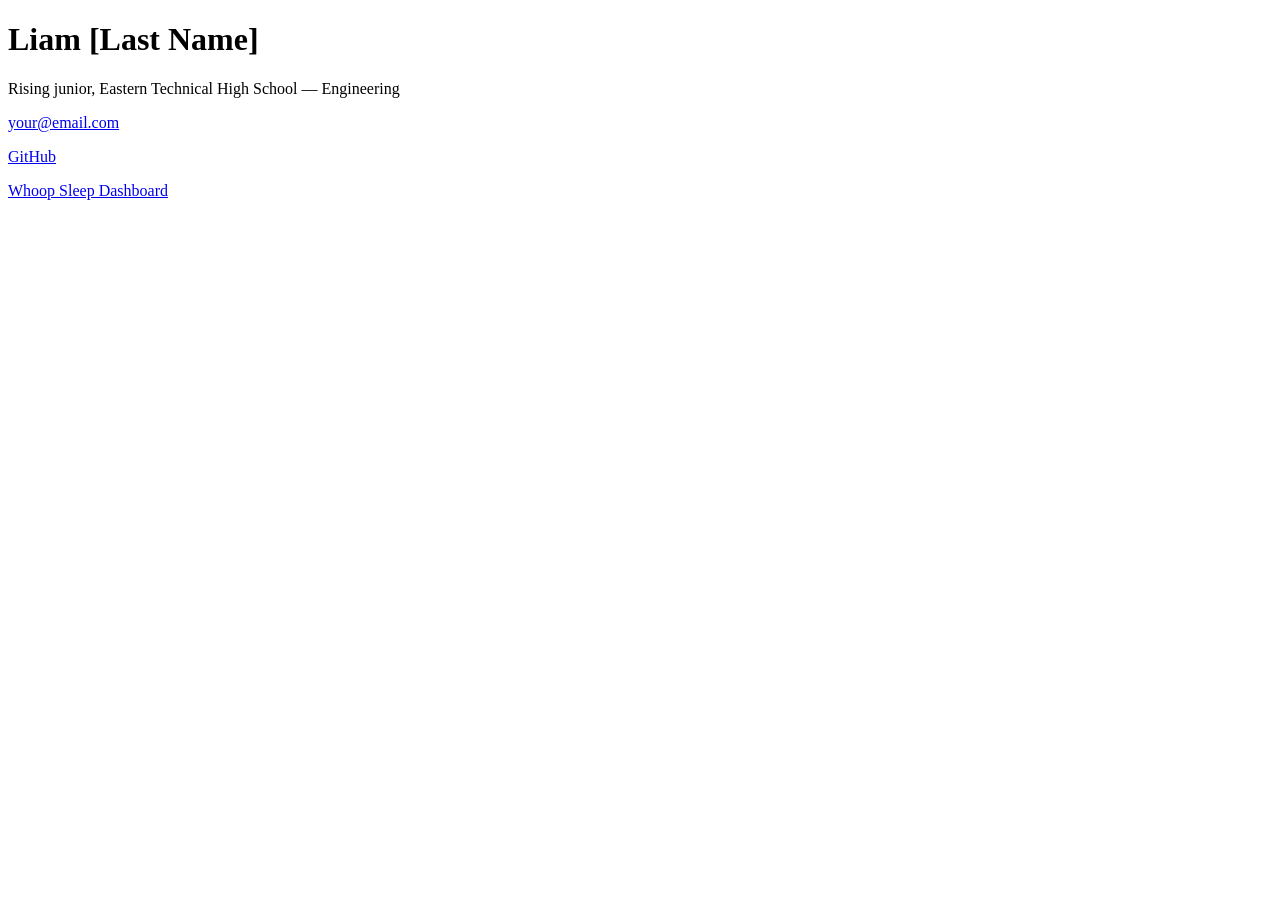
==== index.html @ e64756f3 "Create index.html" ====
<!DOCTYPE html>
<html lang="en">
<head>
  <meta charset="UTF-8">
  <title>Liam — Eastern Tech Engineering</title>
</head>
<body>
  <h1>Liam [Last Name]</h1>
  <p>Rising junior, Eastern Technical High School — Engineering</p>
  <p><a href="mailto:your@email.com">your@email.com</a></p>
  <p><a href="https://github.com/yourusername">GitHub</a></p>
  <p><a href="https://whoop-sleep-dashboard.streamlit.app/">Whoop Sleep Dashboard</a></p>
</body>
</html>
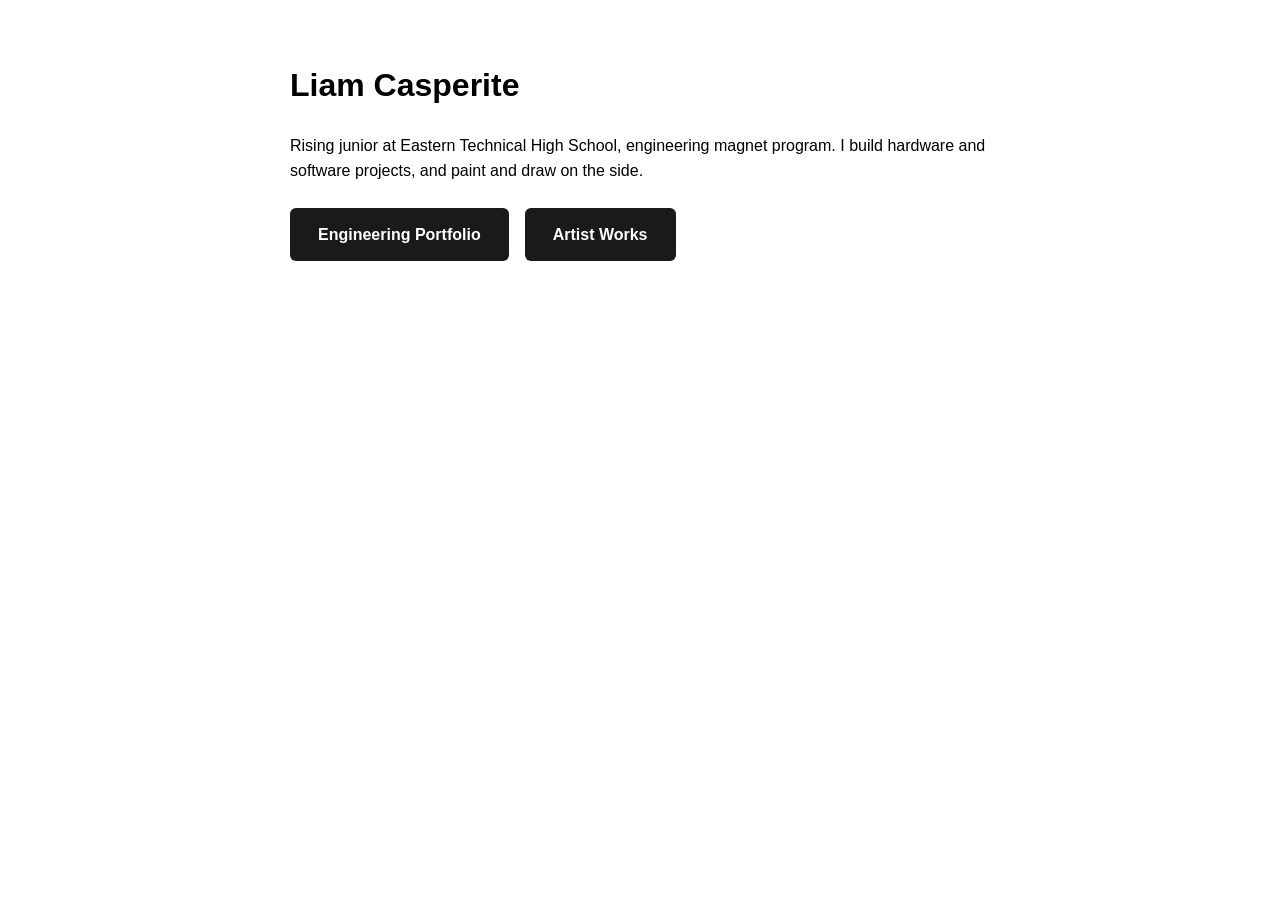
==== commit c42bf2fa: "Update index.html" ====
--- a/index.html
+++ b/index.html
@@ -2,13 +2,16 @@
 <html lang="en">
 <head>
   <meta charset="UTF-8">
-  <title>Liam — Eastern Tech Engineering</title>
+  <title>Liam Casperite</title>
+  <link rel="stylesheet" href="style.css">
 </head>
 <body>
-  <h1>Liam [Last Name]</h1>
-  <p>Rising junior, Eastern Technical High School — Engineering</p>
-  <p><a href="mailto:your@email.com">your@email.com</a></p>
-  <p><a href="https://github.com/yourusername">GitHub</a></p>
-  <p><a href="https://whoop-sleep-dashboard.streamlit.app/">Whoop Sleep Dashboard</a></p>
+  <h1>Liam Casperite</h1>
+  <p>Rising junior at Eastern Technical High School, engineering magnet program.
+     I build hardware and software projects, and paint and draw on the side.</p>
+  <div class="button-row">
+    <a class="button" href="engineering.html">Engineering Portfolio</a>
+    <a class="button" href="art.html">Artist Works</a>
+  </div>
 </body>
 </html>
--- a/style.css
+++ b/style.css
@@ -0,0 +1,34 @@
+body {
+  font-family: Arial, sans-serif;
+  max-width: 700px;
+  margin: 60px auto;
+  padding: 0 20px;
+  line-height: 1.6;
+}
+
+.button-row {
+  display: flex;
+  gap: 16px;
+  margin-top: 24px;
+}
+
+.button {
+  display: inline-block;
+  padding: 14px 28px;
+  background: #1a1a1a;
+  color: #fff;
+  text-decoration: none;
+  border-radius: 6px;
+  font-weight: bold;
+}
+
+.button:hover { background: #444; }
+
+.art-grid {
+  display: grid;
+  grid-template-columns: repeat(auto-fit, minmax(200px, 1fr));
+  gap: 16px;
+  margin-top: 20px;
+}
+
+.art-grid img { width: 100%; border-radius: 4px; }
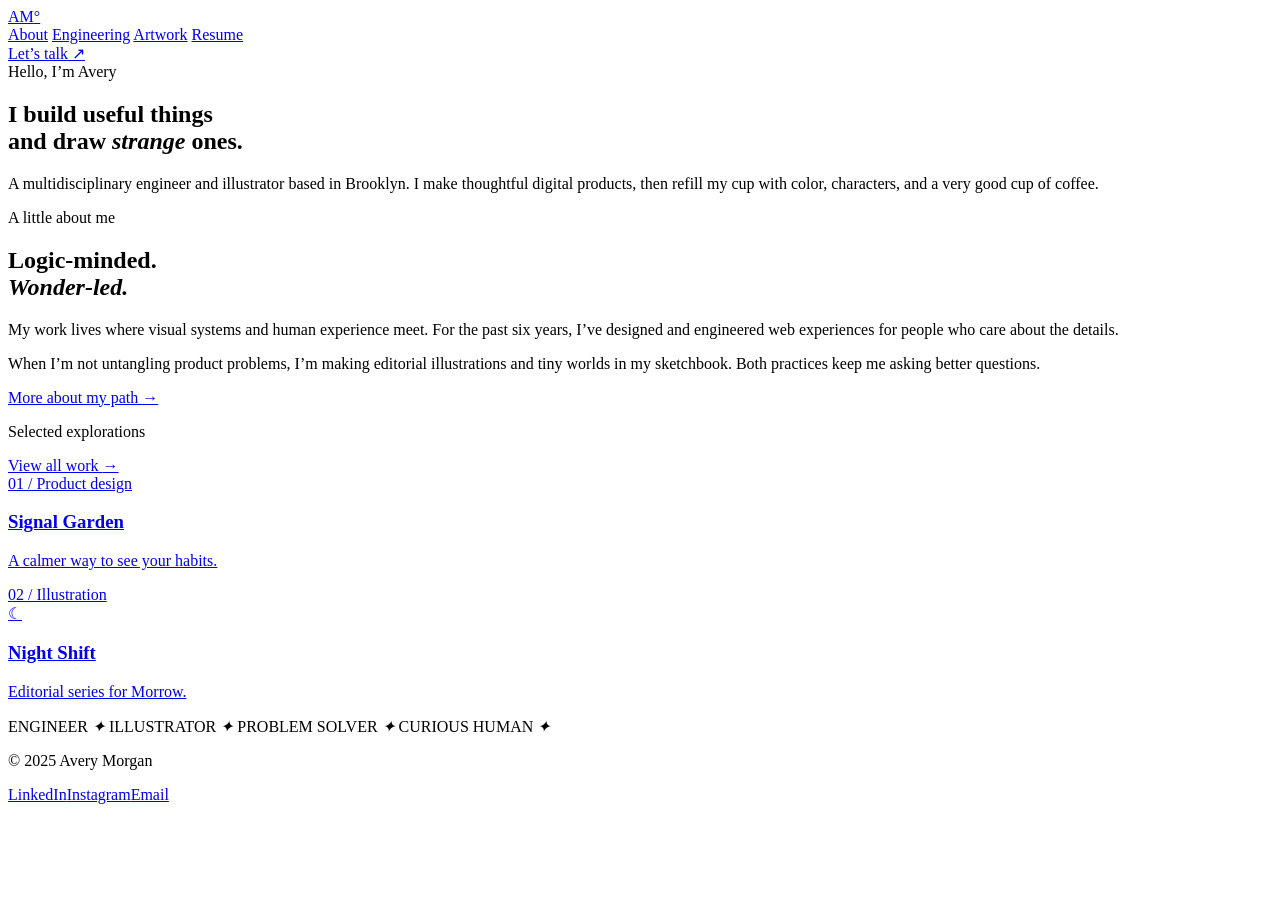
==== commit ad29298f: "Update index.html" ====
--- a/index.html
+++ b/index.html
@@ -1,17 +1,55 @@
-<!DOCTYPE html>
+<!doctype html>
 <html lang="en">
 <head>
-  <meta charset="UTF-8">
-  <title>Liam Casperite</title>
-  <link rel="stylesheet" href="style.css">
+  <meta charset="utf-8">
+  <meta name="viewport" content="width=device-width, initial-scale=1">
+  <meta name="description" content="The portfolio of Avery Morgan, engineer and illustrator.">
+  <title>Avery Morgan — Engineer &amp; Illustrator</title>
+  <link rel="preconnect" href="https://fonts.googleapis.com">
+  <link rel="preconnect" href="https://fonts.gstatic.com" crossorigin>
+  <link href="https://fonts.googleapis.com/css2?family=DM+Mono:wght@400;500&family=DM+Sans:opsz,wght@9..40,400;9..40,500;9..40,600;9..40,700&family=Playfair+Display:ital,wght@0,600;0,700;1,600&display=swap" rel="stylesheet">
+  <link rel="stylesheet" href="styles.css">
 </head>
 <body>
-  <h1>Liam Casperite</h1>
-  <p>Rising junior at Eastern Technical High School, engineering magnet program.
-     I build hardware and software projects, and paint and draw on the side.</p>
-  <div class="button-row">
-    <a class="button" href="engineering.html">Engineering Portfolio</a>
-    <a class="button" href="art.html">Artist Works</a>
-  </div>
+  <header class="site-header">
+    <a class="wordmark" href="index.html">AM<span>°</span></a>
+    <nav aria-label="Primary navigation">
+      <a class="active" href="index.html">About</a>
+      <a href="engineering.html">Engineering</a>
+      <a href="artwork.html">Artwork</a>
+      <a href="resume.html">Resume</a>
+    </nav>
+    <a class="header-contact" href="mailto:hello@averymorgan.dev">Let’s talk <span>↗</span></a>
+  </header>
+
+  <main>
+    <section class="hero section-wrap">
+      <div class="eyebrow">Hello, I’m Avery</div>
+      <h1>I build useful things<br>and draw <em>strange</em> ones.</h1>
+      <div class="hero-bottom">
+        <p class="intro">A multidisciplinary engineer and illustrator based in Brooklyn. I make thoughtful digital products, then refill my cup with color, characters, and a very good cup of coffee.</p>
+      </div>
+    </section>
+
+    <section class="split-section section-wrap" id="about">
+      <div><p class="eyebrow">A little about me</p><h2>Logic-minded.<br><em>Wonder-led.</em></h2></div>
+      <div class="bio-copy">
+        <p>My work lives where visual systems and human experience meet. For the past six years, I’ve designed and engineered web experiences for people who care about the details.</p>
+        <p>When I’m not untangling product problems, I’m making editorial illustrations and tiny worlds in my sketchbook. Both practices keep me asking better questions.</p>
+        <a class="text-link" href="resume.html">More about my path <span>→</span></a>
+      </div>
+    </section>
+
+    <section class="featured section-wrap">
+      <div class="section-heading"><p class="eyebrow">Selected explorations</p><a class="text-link" href="engineering.html">View all work <span>→</span></a></div>
+      <div class="feature-grid">
+        <a class="feature-card card-signal" href="engineering.html"><span class="card-type">01 / Product design</span><div class="signal-shape"></div><div><h3>Signal Garden</h3><p>A calmer way to see your habits.</p></div></a>
+        <a class="feature-card card-moon" href="artwork.html"><span class="card-type">02 / Illustration</span><div class="moon-shape">☾</div><div><h3>Night Shift</h3><p>Editorial series for Morrow.</p></div></a>
+      </div>
+    </section>
+
+    <section class="marquee" aria-label="Roles"><div>ENGINEER <i>✦</i> ILLUSTRATOR <i>✦</i> PROBLEM SOLVER <i>✦</i> CURIOUS HUMAN <i>✦</i> </div></section>
+  </main>
+  <footer><p>© 2025 Avery Morgan</p><div><a href="#">LinkedIn</a><a href="#">Instagram</a><a href="mailto:hello@averymorgan.dev">Email</a></div></footer>
 </body>
 </html>
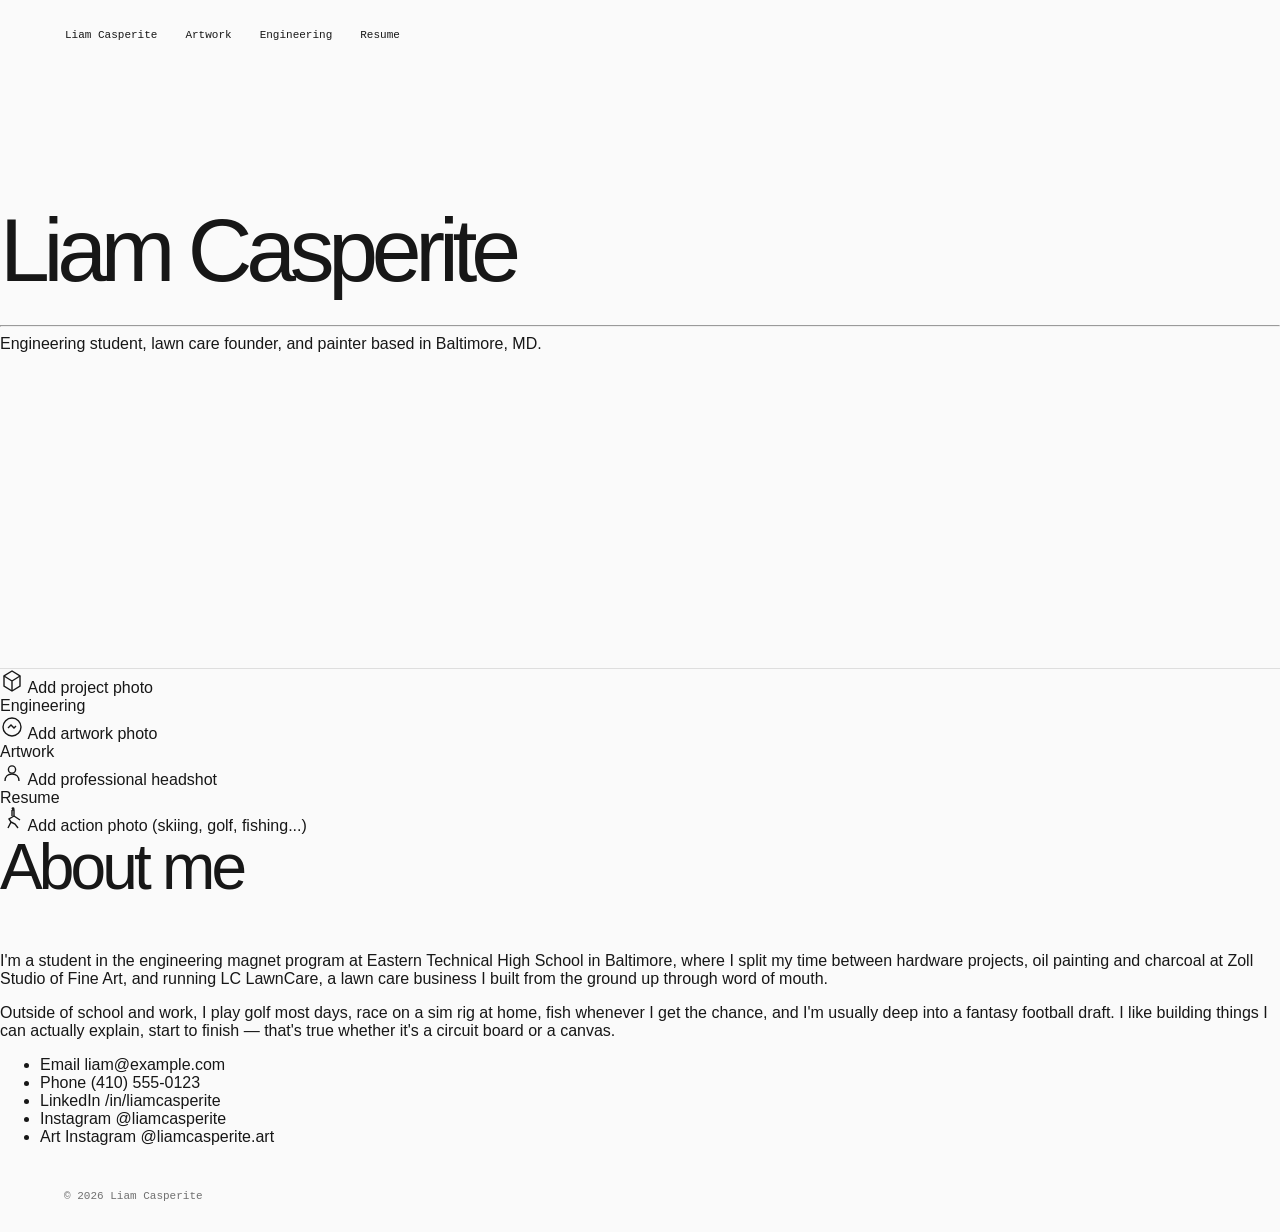
==== commit f8f2a174: "Update index.html" ====
--- a/index.html
+++ b/index.html
@@ -1,55 +1,149 @@
-<!doctype html>
+<!DOCTYPE html>
 <html lang="en">
+
 <head>
-  <meta charset="utf-8">
-  <meta name="viewport" content="width=device-width, initial-scale=1">
-  <meta name="description" content="The portfolio of Avery Morgan, engineer and illustrator.">
-  <title>Avery Morgan — Engineer &amp; Illustrator</title>
+  <meta charset="UTF-8">
+  <meta name="viewport" content="width=device-width, initial-scale=1.0">
+  <title>Liam Casperite</title>
   <link rel="preconnect" href="https://fonts.googleapis.com">
   <link rel="preconnect" href="https://fonts.gstatic.com" crossorigin>
-  <link href="https://fonts.googleapis.com/css2?family=DM+Mono:wght@400;500&family=DM+Sans:opsz,wght@9..40,400;9..40,500;9..40,600;9..40,700&family=Playfair+Display:ital,wght@0,600;0,700;1,600&display=swap" rel="stylesheet">
+  <link
+    href="https://fonts.googleapis.com/css2?family=Fraunces:ital,opsz,wght@0,9..144,400;0,9..144,500;0,9..144,600;1,9..144,500&family=Work+Sans:wght@400;500;600&display=swap"
+    rel="stylesheet">
   <link rel="stylesheet" href="styles.css">
 </head>
+
 <body>
-  <header class="site-header">
-    <a class="wordmark" href="index.html">AM<span>°</span></a>
-    <nav aria-label="Primary navigation">
-      <a class="active" href="index.html">About</a>
-      <a href="engineering.html">Engineering</a>
-      <a href="artwork.html">Artwork</a>
-      <a href="resume.html">Resume</a>
-    </nav>
-    <a class="header-contact" href="mailto:hello@averymorgan.dev">Let’s talk <span>↗</span></a>
-  </header>
+
+  <!-- ===================== TOP NAV ===================== -->
+  <nav class="topnav">
+    <a href="index.html" class="nav-btn nav-btn--current">Liam Casperite</a>
+    <a href="artwork.html" class="nav-btn">Artwork</a>
+    <a href="engineering.html" class="nav-btn">Engineering</a>
+    <a href="resume.html" class="nav-btn">Resume</a>
+  </nav>
 
   <main>
-    <section class="hero section-wrap">
-      <div class="eyebrow">Hello, I’m Avery</div>
-      <h1>I build useful things<br>and draw <em>strange</em> ones.</h1>
-      <div class="hero-bottom">
-        <p class="intro">A multidisciplinary engineer and illustrator based in Brooklyn. I make thoughtful digital products, then refill my cup with color, characters, and a very good cup of coffee.</p>
-      </div>
+
+    <!-- ===================== HERO / NAME ===================== -->
+    <header class="hero">
+      <h1 class="signature">Liam Casperite</h1>
+      <hr class="hero-rule">
+      <!-- PLACEHOLDER: swap this line for your own one-sentence pitch -->
+      <p class="tagline">Engineering student, lawn care founder, and painter based in Baltimore,&nbsp;MD.</p>
+    </header>
+
+    <!-- ===================== PORTFOLIO GRID (3 CARDS) ===================== -->
+    <section class="portfolio-grid">
+
+      <a href="engineering.html" class="port-card">
+        <div class="port-image">
+          <!-- PLACEHOLDER: replace with a real engineering/project photo -->
+          <span class="placeholder-icon" aria-hidden="true">
+            <svg viewBox="0 0 24 24" width="24" height="24">
+              <path d="M12 2 L4 7 V17 L12 22 L20 17 V7 Z" fill="none" stroke="currentColor" stroke-width="1.4" />
+              <path d="M4 7 L12 12 L20 7 M12 12 V22" fill="none" stroke="currentColor" stroke-width="1.4" />
+            </svg>
+          </span>
+          <span class="placeholder-caption">Add project photo</span>
+        </div>
+        <div class="port-label">Engineering</div>
+      </a>
+
+      <a href="artwork.html" class="port-card">
+        <div class="port-image">
+          <!-- PLACEHOLDER: replace with a real artwork photo -->
+          <span class="placeholder-icon" aria-hidden="true">
+            <svg viewBox="0 0 24 24" width="24" height="24">
+              <circle cx="12" cy="12" r="9" fill="none" stroke="currentColor" stroke-width="1.4" />
+              <path d="M8 13 L11 10 L14 13 L16 11" fill="none" stroke="currentColor" stroke-width="1.4" />
+            </svg>
+          </span>
+          <span class="placeholder-caption">Add artwork photo</span>
+        </div>
+        <div class="port-label">Artwork</div>
+      </a>
+
+      <a href="resume.html" class="port-card">
+        <div class="port-image">
+          <!-- PLACEHOLDER: replace with your professional headshot -->
+          <span class="placeholder-icon" aria-hidden="true">
+            <svg viewBox="0 0 24 24" width="24" height="24">
+              <circle cx="12" cy="8.5" r="3.6" fill="none" stroke="currentColor" stroke-width="1.4" />
+              <path d="M5 20 C5 15.5 8 13 12 13 C16 13 19 15.5 19 20" fill="none" stroke="currentColor"
+                stroke-width="1.4" />
+            </svg>
+          </span>
+          <span class="placeholder-caption">Add professional headshot</span>
+        </div>
+        <div class="port-label">Resume</div>
+      </a>
+
     </section>
 
-    <section class="split-section section-wrap" id="about">
-      <div><p class="eyebrow">A little about me</p><h2>Logic-minded.<br><em>Wonder-led.</em></h2></div>
-      <div class="bio-copy">
-        <p>My work lives where visual systems and human experience meet. For the past six years, I’ve designed and engineered web experiences for people who care about the details.</p>
-        <p>When I’m not untangling product problems, I’m making editorial illustrations and tiny worlds in my sketchbook. Both practices keep me asking better questions.</p>
-        <a class="text-link" href="resume.html">More about my path <span>→</span></a>
+    <!-- ===================== PERSONAL ROW (PHOTO + ABOUT) ===================== -->
+    <section class="personal-grid">
+
+      <div class="personal-photo">
+        <!-- PLACEHOLDER: replace with a photo of you skiing / doing something outdoors -->
+        <span class="placeholder-icon" aria-hidden="true">
+          <svg viewBox="0 0 24 24" width="24" height="24">
+            <path d="M12 3 L14 3 L14 9 M12 3 L12 9" fill="none" stroke="currentColor" stroke-width="1.4" />
+            <circle cx="13" cy="1.6" r="1.4" fill="currentColor" />
+            <path d="M14 9 L20 13 M14 9 L9 12 L11 15 L8 21 M11 15 L15 17 L18 21" fill="none" stroke="currentColor"
+              stroke-width="1.4" />
+          </svg>
+        </span>
+        <span class="placeholder-caption">Add action photo (skiing, golf, fishing...)</span>
       </div>
+
+      <div class="about-card">
+        <h2>About me</h2>
+        <!-- PLACEHOLDER: draft copy below, edit freely -->
+        <p>I'm a student in the engineering magnet program at Eastern Technical High School in Baltimore, where I split
+          my time between hardware projects, oil painting and charcoal at Zoll Studio of Fine Art, and running LC
+          LawnCare, a lawn care business I built from the ground up through word of mouth.</p>
+        <p>Outside of school and work, I play golf most days, race on a sim rig at home, fish whenever I get the chance,
+          and I'm usually deep into a fantasy football draft. I like building things I can actually explain, start to
+          finish &mdash; that's true whether it's a circuit board or a canvas.</p>
+      </div>
+
     </section>
 
-    <section class="featured section-wrap">
-      <div class="section-heading"><p class="eyebrow">Selected explorations</p><a class="text-link" href="engineering.html">View all work <span>→</span></a></div>
-      <div class="feature-grid">
-        <a class="feature-card card-signal" href="engineering.html"><span class="card-type">01 / Product design</span><div class="signal-shape"></div><div><h3>Signal Garden</h3><p>A calmer way to see your habits.</p></div></a>
-        <a class="feature-card card-moon" href="artwork.html"><span class="card-type">02 / Illustration</span><div class="moon-shape">☾</div><div><h3>Night Shift</h3><p>Editorial series for Morrow.</p></div></a>
-      </div>
+    <!-- ===================== CONTACT / INTRO CARD ===================== -->
+    <section class="intro-card">
+      <ul class="contact-list">
+        <!-- PLACEHOLDER: replace every value below with your real info -->
+        <li>
+          <span class="contact-label">Email</span>
+          <a href="mailto:liam@example.com">liam@example.com</a>
+        </li>
+        <li>
+          <span class="contact-label">Phone</span>
+          <a href="tel:+14105550123">(410) 555-0123</a>
+        </li>
+        <li>
+          <span class="contact-label">LinkedIn</span>
+          <a href="https://linkedin.com/in/liamcasperite" target="_blank" rel="noopener">/in/liamcasperite</a>
+        </li>
+        <li>
+          <span class="contact-label">Instagram</span>
+          <a href="https://instagram.com/liamcasperite" target="_blank" rel="noopener">@liamcasperite</a>
+        </li>
+        <li>
+          <span class="contact-label">Art Instagram</span>
+          <a href="https://instagram.com/liamcasperite.art" target="_blank" rel="noopener">@liamcasperite.art</a>
+        </li>
+      </ul>
     </section>
 
-    <section class="marquee" aria-label="Roles"><div>ENGINEER <i>✦</i> ILLUSTRATOR <i>✦</i> PROBLEM SOLVER <i>✦</i> CURIOUS HUMAN <i>✦</i> </div></section>
   </main>
-  <footer><p>© 2025 Avery Morgan</p><div><a href="#">LinkedIn</a><a href="#">Instagram</a><a href="mailto:hello@averymorgan.dev">Email</a></div></footer>
+
+  <footer class="site-footer">
+    <!-- PLACEHOLDER: update year/name as needed -->
+    <p>&copy; 2026 Liam Casperite</p>
+  </footer>
+
 </body>
+
 </html>
--- a/styles.css
+++ b/styles.css
@@ -0,0 +1 @@
+:root{--ink:#171717;--paper:#fafafa;--muted:#707070;--line:#dedede;--mono:'DM Mono',monospace;--sans:'DM Sans',sans-serif;--serif:'Playfair Display',serif}*{box-sizing:border-box}html{scroll-behavior:smooth}body{margin:0;background:var(--paper);color:var(--ink);font-family:var(--sans)}a{color:inherit;text-decoration:none}.site-header{height:72px;border-bottom:1px solid var(--line);padding:0 5vw;display:flex;align-items:center;justify-content:space-between}.wordmark{font:700 25px var(--serif);letter-spacing:-2px}.wordmark span{font-family:var(--sans);font-size:17px}nav{display:flex;gap:28px;margin-left:65px}nav a,.header-contact,.eyebrow,footer{font:11px var(--mono)}nav a{padding:29px 0 27px;border-bottom:1px solid transparent}nav .active{border-color:var(--ink)}.section-wrap{padding-left:10vw;padding-right:10vw}.eyebrow{text-transform:uppercase;letter-spacing:.08em;color:var(--muted)}h1,h2,h3,p{margin-top:0}h1{font-size:clamp(52px,7vw,104px);line-height:.98;letter-spacing:-.07em;font-weight:500;margin:30px 0}h1 em,h2 em{font-family:var(--serif);font-weight:500}h2{font-size:clamp(38px,5vw,68px);font-weight:500;letter-spacing:-.06em;line-height:1}.hero{min-height:600px;padding-top:108px;border-bottom:1px solid var(--line)}.hero-bottom{display:flex;align-items:end;justify-content:space-between;gap:35px;margin-top:65px}.intro,.page-hero>p:last-child{max-width:410px;font-size:16px;line-height:1.55;color:#393939}.hero-actions{display:flex;gap:10px;flex-wrap:wrap}.button{display:inline-block;background:var(--ink);color:white;padding:14px 17px;font:11px var(--mono)}.button:hover{opacity:.68}.button span,.text-link span{margin-left:8px}.button-light{background:transparent;color:var(--ink);border:1px solid var(--ink)}.split-section{display:grid;grid-template-columns:1fr 1fr;gap:80px;padding-top:120px;padding-bottom:120px;border-bottom:1px solid var(--line)}.bio-copy{max-width:450px;padding-top:34px;font-size:17px;line-height:1.6}.bio-copy p+p{margin-top:20px}.text-link{display:inline-block;border-bottom:1px solid var(--ink);padding-bottom:4px;margin-top:16px;font:11px var(--mono)}.featured{padding-top:100px;padding-bottom:100px}.section-heading{display:flex;justify-content:space-between;margin-bottom:30px}.section-heading .text-link{margin:0}.feature-grid{display:grid;grid-template-columns:1fr 1fr;gap:20px}.feature-card{border:1px solid var(--line);min-height:320px;padding:20px;display:flex;flex-direction:column;justify-content:space-between}.feature-card h3{font-size:22px;margin:0 0 3px}.feature-card p{font-size:14px;margin:0;color:var(--muted)}.card-type{font:10px var(--mono);color:var(--muted)}.signal-shape,.moon-shape{margin:auto;font:90px var(--serif);color:var(--ink)}.signal-shape{width:110px;height:110px;border:1px solid var(--ink);border-radius:50%}.marquee{border-top:1px solid var(--line);border-bottom:1px solid var(--line);padding:18px 0;overflow:hidden;white-space:nowrap;font:11px var(--mono);letter-spacing:.12em}.marquee div{width:max-content}.marquee i{font-style:normal;margin:0 20px}footer{display:flex;justify-content:space-between;padding:28px 5vw;color:var(--muted)}footer p{margin:0}footer div{display:flex;gap:20px}.page-hero{padding-top:105px;padding-bottom:90px;border-bottom:1px solid var(--line)}.page-hero h1{margin:27px 0}.project{display:grid;grid-template-columns:1.2fr 1fr;gap:9%;padding:65px 0;border-bottom:1px solid var(--line)}.project-visual{min-height:295px;display:grid;place-items:center;background:#f0f0f0!important}.project-meta{align-self:center}.project-meta>p:first-child,.project-meta ul{font:10px var(--mono);color:var(--muted);list-style:none;padding:0;line-height:1.8}.project-meta h2{font:42px var(--sans);letter-spacing:-.05em;margin:8px 0 13px}.project-meta>p:not(:first-child){line-height:1.5}.browser,.chart-bars,.civic-mark,.project-signal strong{display:none}.project-visual:after{content:'PROJECT PREVIEW';font:10px var(--mono);color:var(--muted);letter-spacing:.08em}.skills{padding-top:100px;padding-bottom:110px}.skills>h2{margin-bottom:65px}.skill-columns{display:grid;grid-template-columns:repeat(3,1fr);gap:30px}.skill-columns h3{font:11px var(--mono);text-transform:uppercase;border-bottom:1px solid var(--ink);padding-bottom:12px}.skill-columns p{font-size:14px;line-height:1.7;color:#444}.art-hero{padding-bottom:62px}.gallery{display:grid;grid-template-columns:repeat(2,1fr);gap:70px 28px;padding-top:80px;padding-bottom:135px}.art-card{margin:0}.image-placeholder{aspect-ratio:4/5;border:1px solid var(--line);display:grid;place-items:center;color:#a0a0a0;font:10px var(--mono);letter-spacing:.08em}.art-card figcaption{display:flex;justify-content:space-between;padding-top:11px;font-size:13px}.art-card small{font:10px var(--mono);color:var(--muted)}.commission{border-top:1px solid var(--line);padding-top:45px;padding-bottom:80px;font-size:14px}.commission .text-link{margin-top:3px}.resume{padding-top:93px;padding-bottom:105px}.resume-intro{padding-bottom:100px;border-bottom:1px solid var(--line)}.resume-intro h1{font-size:80px;margin:21px 0}.resume-intro>p{font-size:17px;line-height:1.6}.resume-intro .button{margin-top:20px}.resume-section{display:grid;grid-template-columns:27% 1fr;padding:60px 0;border-bottom:1px solid var(--line)}.resume-label{font:11px var(--mono);text-transform:uppercase}.resume-items article{display:grid;grid-template-columns:135px 1fr;margin-bottom:48px}.resume-items article:last-child{margin-bottom:0}.resume-items article>p{font:10px var(--mono);color:var(--muted)}.resume-items h2{font:20px var(--sans);margin:0 0 3px}.resume-items h3{font:11px var(--mono);font-weight:400;margin:0 0 13px}.resume-items div>p{font-size:15px;line-height:1.5;max-width:460px;margin:0}.resume-links{display:flex;gap:35px;font:12px var(--mono)}@media(max-width:700px){.site-header{height:auto;padding:19px 6vw;flex-wrap:wrap;gap:14px}.header-contact{display:none}nav{order:3;width:100%;margin:0;justify-content:space-between;gap:0}nav a{padding:4px 0 9px}.section-wrap{padding-left:6vw;padding-right:6vw}.hero{padding-top:77px;min-height:530px}.hero-bottom{align-items:start;flex-direction:column;margin-top:50px}.hero-actions{width:100%}.hero-actions .button{flex:1;text-align:center}.split-section,.project,.resume-section{grid-template-columns:1fr;gap:24px}.split-section{padding-top:75px;padding-bottom:75px}.bio-copy{padding:0;font-size:16px}.featured,.skills{padding-top:75px;padding-bottom:75px}.feature-grid,.skill-columns{grid-template-columns:1fr}.page-hero{padding-top:75px;padding-bottom:65px}.project{padding:44px 0}.project-visual{min-height:240px}.gallery{grid-template-columns:1fr;gap:48px;padding-top:55px;padding-bottom:80px}.resume{padding-top:65px}.resume-intro h1{font-size:55px}.resume-section{padding:42px 0}.resume-items article{grid-template-columns:1fr;gap:7px}.resume-links{flex-direction:column;gap:16px}footer{padding:23px 6vw;flex-direction:column;gap:18px}}
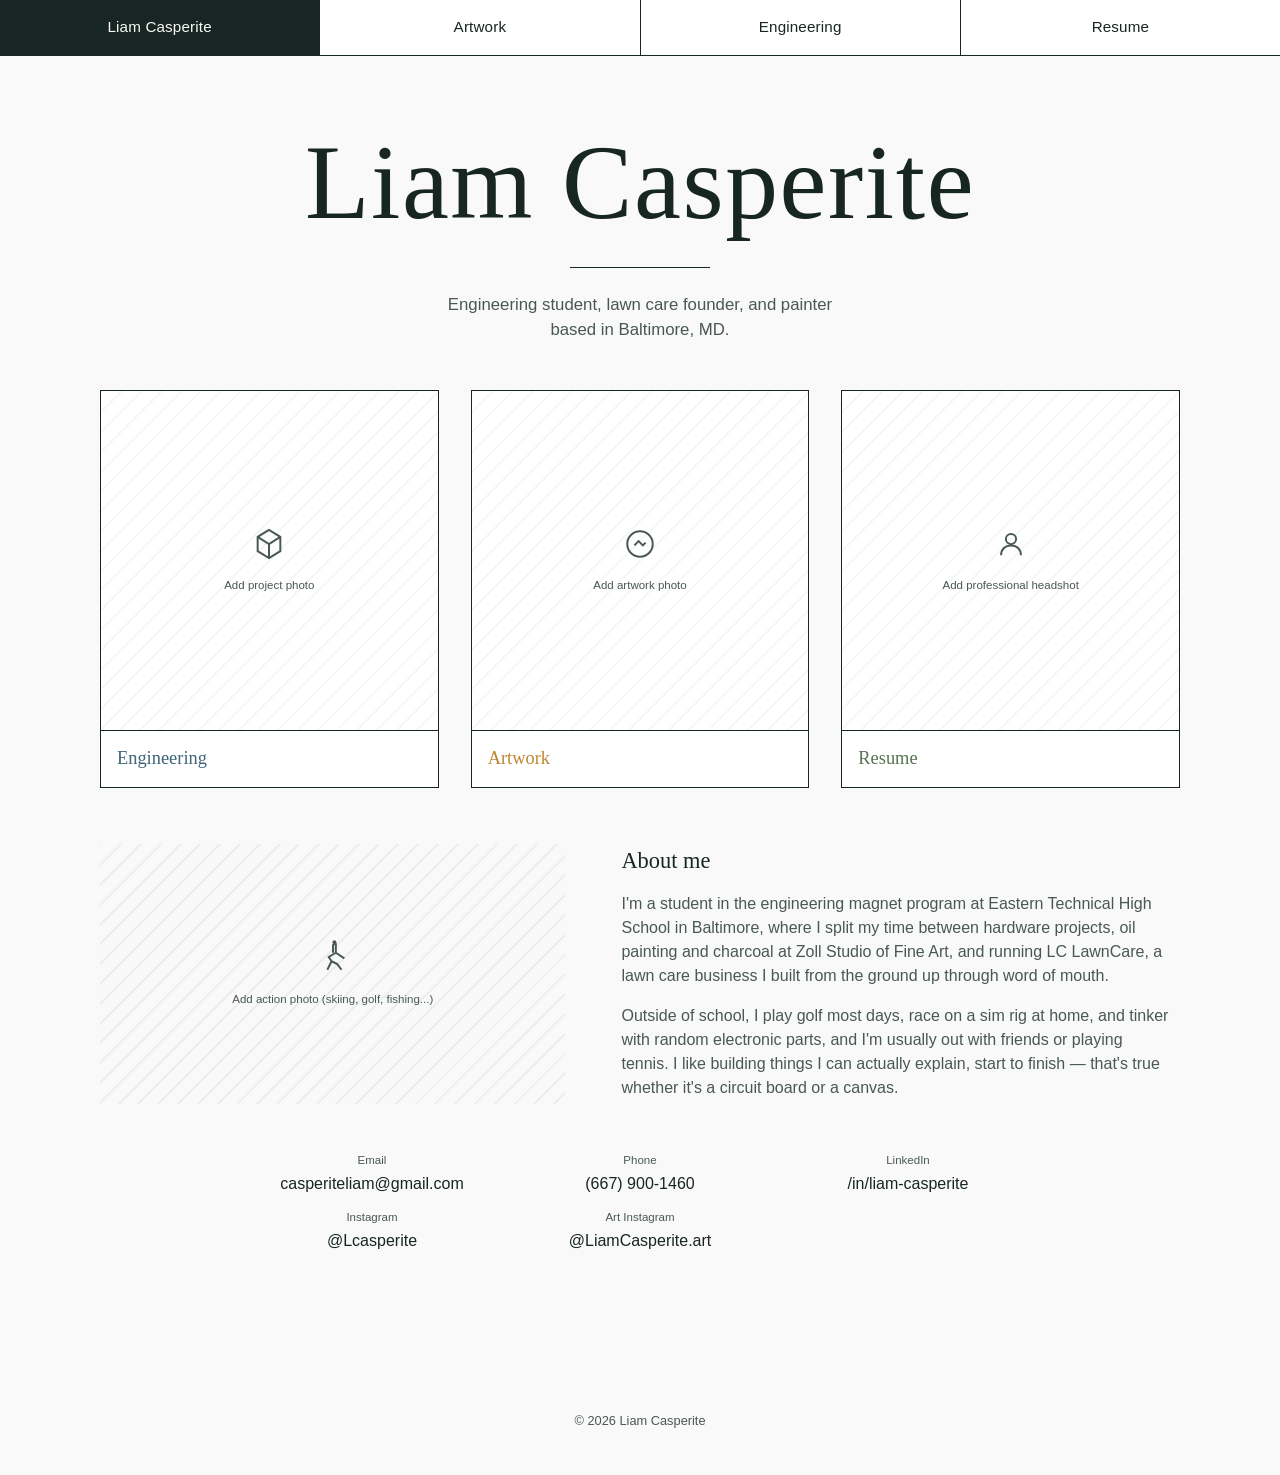
==== commit a4911339: "Update index.html" ====
--- a/index.html
+++ b/index.html
@@ -103,36 +103,37 @@
         <p>I'm a student in the engineering magnet program at Eastern Technical High School in Baltimore, where I split
           my time between hardware projects, oil painting and charcoal at Zoll Studio of Fine Art, and running LC
           LawnCare, a lawn care business I built from the ground up through word of mouth.</p>
-        <p>Outside of school and work, I play golf most days, race on a sim rig at home, fish whenever I get the chance,
-          and I'm usually deep into a fantasy football draft. I like building things I can actually explain, start to
+        <p>Outside of school, I play golf most days, race on a sim rig at home, and tinker with random electronic parts,
+          and I'm usually out with friends or playing tennis. I like building things I can actually explain, start to
           finish &mdash; that's true whether it's a circuit board or a canvas.</p>
       </div>
 
     </section>
-
+    <br>
+    <br>
     <!-- ===================== CONTACT / INTRO CARD ===================== -->
     <section class="intro-card">
       <ul class="contact-list">
         <!-- PLACEHOLDER: replace every value below with your real info -->
         <li>
           <span class="contact-label">Email</span>
-          <a href="mailto:liam@example.com">liam@example.com</a>
+          <a href="mailto:liam@example.com">casperiteliam@gmail.com</a>
         </li>
         <li>
           <span class="contact-label">Phone</span>
-          <a href="tel:+14105550123">(410) 555-0123</a>
+          <a href="tel:+14105550123">(667) 900-1460</a>
         </li>
         <li>
           <span class="contact-label">LinkedIn</span>
-          <a href="https://linkedin.com/in/liamcasperite" target="_blank" rel="noopener">/in/liamcasperite</a>
+          <a href="www.linkedin.com/in/liam-casperite-71b33b29b" target="_blank" rel="noopener">/in/liam-casperite</a>
         </li>
         <li>
           <span class="contact-label">Instagram</span>
-          <a href="https://instagram.com/liamcasperite" target="_blank" rel="noopener">@liamcasperite</a>
+          <a href="https://instagram.com/lcasperite" target="_blank" rel="noopener">@Lcasperite</a>
         </li>
         <li>
           <span class="contact-label">Art Instagram</span>
-          <a href="https://instagram.com/liamcasperite.art" target="_blank" rel="noopener">@liamcasperite.art</a>
+          <a href="https://instagram.com/liamcasperite.art" target="_blank" rel="noopener">@LiamCasperite.art</a>
         </li>
       </ul>
     </section>
--- a/styles.css
+++ b/styles.css
@@ -1 +1,796 @@
-:root{--ink:#171717;--paper:#fafafa;--muted:#707070;--line:#dedede;--mono:'DM Mono',monospace;--sans:'DM Sans',sans-serif;--serif:'Playfair Display',serif}*{box-sizing:border-box}html{scroll-behavior:smooth}body{margin:0;background:var(--paper);color:var(--ink);font-family:var(--sans)}a{color:inherit;text-decoration:none}.site-header{height:72px;border-bottom:1px solid var(--line);padding:0 5vw;display:flex;align-items:center;justify-content:space-between}.wordmark{font:700 25px var(--serif);letter-spacing:-2px}.wordmark span{font-family:var(--sans);font-size:17px}nav{display:flex;gap:28px;margin-left:65px}nav a,.header-contact,.eyebrow,footer{font:11px var(--mono)}nav a{padding:29px 0 27px;border-bottom:1px solid transparent}nav .active{border-color:var(--ink)}.section-wrap{padding-left:10vw;padding-right:10vw}.eyebrow{text-transform:uppercase;letter-spacing:.08em;color:var(--muted)}h1,h2,h3,p{margin-top:0}h1{font-size:clamp(52px,7vw,104px);line-height:.98;letter-spacing:-.07em;font-weight:500;margin:30px 0}h1 em,h2 em{font-family:var(--serif);font-weight:500}h2{font-size:clamp(38px,5vw,68px);font-weight:500;letter-spacing:-.06em;line-height:1}.hero{min-height:600px;padding-top:108px;border-bottom:1px solid var(--line)}.hero-bottom{display:flex;align-items:end;justify-content:space-between;gap:35px;margin-top:65px}.intro,.page-hero>p:last-child{max-width:410px;font-size:16px;line-height:1.55;color:#393939}.hero-actions{display:flex;gap:10px;flex-wrap:wrap}.button{display:inline-block;background:var(--ink);color:white;padding:14px 17px;font:11px var(--mono)}.button:hover{opacity:.68}.button span,.text-link span{margin-left:8px}.button-light{background:transparent;color:var(--ink);border:1px solid var(--ink)}.split-section{display:grid;grid-template-columns:1fr 1fr;gap:80px;padding-top:120px;padding-bottom:120px;border-bottom:1px solid var(--line)}.bio-copy{max-width:450px;padding-top:34px;font-size:17px;line-height:1.6}.bio-copy p+p{margin-top:20px}.text-link{display:inline-block;border-bottom:1px solid var(--ink);padding-bottom:4px;margin-top:16px;font:11px var(--mono)}.featured{padding-top:100px;padding-bottom:100px}.section-heading{display:flex;justify-content:space-between;margin-bottom:30px}.section-heading .text-link{margin:0}.feature-grid{display:grid;grid-template-columns:1fr 1fr;gap:20px}.feature-card{border:1px solid var(--line);min-height:320px;padding:20px;display:flex;flex-direction:column;justify-content:space-between}.feature-card h3{font-size:22px;margin:0 0 3px}.feature-card p{font-size:14px;margin:0;color:var(--muted)}.card-type{font:10px var(--mono);color:var(--muted)}.signal-shape,.moon-shape{margin:auto;font:90px var(--serif);color:var(--ink)}.signal-shape{width:110px;height:110px;border:1px solid var(--ink);border-radius:50%}.marquee{border-top:1px solid var(--line);border-bottom:1px solid var(--line);padding:18px 0;overflow:hidden;white-space:nowrap;font:11px var(--mono);letter-spacing:.12em}.marquee div{width:max-content}.marquee i{font-style:normal;margin:0 20px}footer{display:flex;justify-content:space-between;padding:28px 5vw;color:var(--muted)}footer p{margin:0}footer div{display:flex;gap:20px}.page-hero{padding-top:105px;padding-bottom:90px;border-bottom:1px solid var(--line)}.page-hero h1{margin:27px 0}.project{display:grid;grid-template-columns:1.2fr 1fr;gap:9%;padding:65px 0;border-bottom:1px solid var(--line)}.project-visual{min-height:295px;display:grid;place-items:center;background:#f0f0f0!important}.project-meta{align-self:center}.project-meta>p:first-child,.project-meta ul{font:10px var(--mono);color:var(--muted);list-style:none;padding:0;line-height:1.8}.project-meta h2{font:42px var(--sans);letter-spacing:-.05em;margin:8px 0 13px}.project-meta>p:not(:first-child){line-height:1.5}.browser,.chart-bars,.civic-mark,.project-signal strong{display:none}.project-visual:after{content:'PROJECT PREVIEW';font:10px var(--mono);color:var(--muted);letter-spacing:.08em}.skills{padding-top:100px;padding-bottom:110px}.skills>h2{margin-bottom:65px}.skill-columns{display:grid;grid-template-columns:repeat(3,1fr);gap:30px}.skill-columns h3{font:11px var(--mono);text-transform:uppercase;border-bottom:1px solid var(--ink);padding-bottom:12px}.skill-columns p{font-size:14px;line-height:1.7;color:#444}.art-hero{padding-bottom:62px}.gallery{display:grid;grid-template-columns:repeat(2,1fr);gap:70px 28px;padding-top:80px;padding-bottom:135px}.art-card{margin:0}.image-placeholder{aspect-ratio:4/5;border:1px solid var(--line);display:grid;place-items:center;color:#a0a0a0;font:10px var(--mono);letter-spacing:.08em}.art-card figcaption{display:flex;justify-content:space-between;padding-top:11px;font-size:13px}.art-card small{font:10px var(--mono);color:var(--muted)}.commission{border-top:1px solid var(--line);padding-top:45px;padding-bottom:80px;font-size:14px}.commission .text-link{margin-top:3px}.resume{padding-top:93px;padding-bottom:105px}.resume-intro{padding-bottom:100px;border-bottom:1px solid var(--line)}.resume-intro h1{font-size:80px;margin:21px 0}.resume-intro>p{font-size:17px;line-height:1.6}.resume-intro .button{margin-top:20px}.resume-section{display:grid;grid-template-columns:27% 1fr;padding:60px 0;border-bottom:1px solid var(--line)}.resume-label{font:11px var(--mono);text-transform:uppercase}.resume-items article{display:grid;grid-template-columns:135px 1fr;margin-bottom:48px}.resume-items article:last-child{margin-bottom:0}.resume-items article>p{font:10px var(--mono);color:var(--muted)}.resume-items h2{font:20px var(--sans);margin:0 0 3px}.resume-items h3{font:11px var(--mono);font-weight:400;margin:0 0 13px}.resume-items div>p{font-size:15px;line-height:1.5;max-width:460px;margin:0}.resume-links{display:flex;gap:35px;font:12px var(--mono)}@media(max-width:700px){.site-header{height:auto;padding:19px 6vw;flex-wrap:wrap;gap:14px}.header-contact{display:none}nav{order:3;width:100%;margin:0;justify-content:space-between;gap:0}nav a{padding:4px 0 9px}.section-wrap{padding-left:6vw;padding-right:6vw}.hero{padding-top:77px;min-height:530px}.hero-bottom{align-items:start;flex-direction:column;margin-top:50px}.hero-actions{width:100%}.hero-actions .button{flex:1;text-align:center}.split-section,.project,.resume-section{grid-template-columns:1fr;gap:24px}.split-section{padding-top:75px;padding-bottom:75px}.bio-copy{padding:0;font-size:16px}.featured,.skills{padding-top:75px;padding-bottom:75px}.feature-grid,.skill-columns{grid-template-columns:1fr}.page-hero{padding-top:75px;padding-bottom:65px}.project{padding:44px 0}.project-visual{min-height:240px}.gallery{grid-template-columns:1fr;gap:48px;padding-top:55px;padding-bottom:80px}.resume{padding-top:65px}.resume-intro h1{font-size:55px}.resume-section{padding:42px 0}.resume-items article{grid-template-columns:1fr;gap:7px}.resume-links{flex-direction:column;gap:16px}footer{padding:23px 6vw;flex-direction:column;gap:18px}}
+/* =========================================================
+   Liam Casperite — site styles
+   Palette: sage paper / ink-green / steel blue / ochre / moss
+   Type: Fraunces (identity) + Work Sans (utility)
+   ========================================================= */
+
+:root {
+  --paper: #F8F9F8;
+  --paper-raised: #FFFFFF;
+  --ink: #182623;
+  --ink-soft: #4A5854;
+  --steel: #3E6478;
+  --ochre: #C1852E;
+  --moss: #56744F;
+  --steel-tint: #E7EEF1;
+  --line: #182623;
+
+  --font-display: 'Fraunces', Georgia, serif;
+  --font-body: 'Work Sans', -apple-system, BlinkMacSystemFont, sans-serif;
+
+  --gap: 3.5rem;
+  --border-w: 1.5px;
+}
+
+* {
+  box-sizing: border-box;
+}
+
+html {
+  scroll-behavior: smooth;
+}
+
+body {
+  margin: 0;
+  background: var(--paper);
+  color: var(--ink);
+  font-family: var(--font-body);
+  line-height: 1.5;
+}
+
+a {
+  color: inherit;
+  text-decoration: none;
+}
+
+a:focus-visible,
+button:focus-visible {
+  outline: 2px solid var(--steel);
+  outline-offset: 3px;
+}
+
+main {
+  max-width: 1160px;
+  margin: 0 auto;
+  padding: 0 1.5rem 3rem;
+}
+
+@media (min-width: 900px) {
+  main {
+    padding: 0 2.5rem 4rem;
+  }
+}
+
+/* ===================== TOP NAV ===================== */
+
+.topnav {
+  display: flex;
+  border-bottom: var(--border-w) solid var(--line);
+  background: var(--paper-raised);
+  position: sticky;
+  top: 0;
+  z-index: 10;
+}
+
+.nav-btn {
+  flex: 1;
+  text-align: center;
+  padding: 1rem 0.5rem;
+  font-family: var(--font-body);
+  font-size: 0.95rem;
+  font-weight: 500;
+  letter-spacing: 0.01em;
+  border-right: var(--border-w) solid var(--line);
+  transition: background-color 0.15s ease, color 0.15s ease;
+}
+
+.nav-btn:last-child {
+  border-right: none;
+}
+
+.nav-btn:hover {
+  background: var(--ink);
+  color: var(--paper);
+}
+
+.nav-btn--current {
+  background: var(--ink);
+  color: var(--paper);
+}
+
+/* ===================== HERO ===================== */
+
+.hero {
+  text-align: center;
+  padding: 4.5rem 0 3rem;
+}
+
+.signature {
+  margin: 0;
+  font-family: var(--font-display);
+  font-weight: 500;
+  font-size: clamp(3.6rem, 11vw, 6.6rem);
+  letter-spacing: 0.015em;
+  line-height: 1.05;
+}
+
+.hero-rule {
+  width: 140px;
+  height: 0;
+  margin: 1.75rem auto 0;
+  border: none;
+  border-top: var(--border-w) solid var(--line);
+}
+
+.hero .tagline {
+  margin: 1.5rem auto 0;
+  font-size: 1.05rem;
+  color: var(--ink-soft);
+  max-width: 46ch;
+  text-align: center;
+}
+
+/* ===================== INTRO / CONTACT CARD ===================== */
+
+.intro-card {
+  padding: 0;
+  margin-bottom: var(--gap);
+  text-align: center;
+}
+
+.contact-list {
+  list-style: none;
+  margin: 0;
+  padding: 0;
+  display: grid;
+  grid-template-columns: repeat(auto-fit, minmax(180px, 1fr));
+  gap: 0.75rem 1.5rem;
+  max-width: 780px;
+  margin: 0 auto;
+  justify-content: center;
+}
+
+.contact-list li {
+  display: flex;
+  flex-direction: column;
+  align-items: center;
+  gap: 0.15rem;
+}
+
+.contact-label {
+  font-size: 0.72rem;
+  color: var(--ink-soft);
+}
+
+.contact-list a {
+  font-weight: 500;
+  border-bottom: 1px solid transparent;
+}
+
+.contact-list a:hover {
+  border-bottom-color: var(--steel);
+  color: var(--steel);
+}
+
+/* ===================== PORTFOLIO GRID ===================== */
+
+.portfolio-grid {
+  display: grid;
+  grid-template-columns: repeat(3, 1fr);
+  gap: 2rem;
+  margin-bottom: var(--gap);
+}
+
+.port-card {
+  display: flex;
+  flex-direction: column;
+  border: var(--border-w) solid var(--line);
+  background: var(--paper-raised);
+  overflow: hidden;
+  transition: transform 0.15s ease, box-shadow 0.15s ease;
+}
+
+.port-card:hover {
+  transform: translateY(-3px);
+}
+
+.port-image {
+  flex: 1;
+  min-height: 340px;
+  display: flex;
+  flex-direction: column;
+  align-items: center;
+  justify-content: center;
+  gap: 0.6rem;
+  background:
+    repeating-linear-gradient(135deg, rgba(24, 38, 35, 0.04) 0 2px, transparent 2px 14px);
+  color: var(--ink-soft);
+  border-bottom: var(--border-w) solid var(--line);
+}
+
+.placeholder-icon svg {
+  width: 34px;
+  height: 34px;
+}
+
+.placeholder-caption {
+  font-size: 0.72rem;
+  text-align: center;
+  padding: 0 1rem;
+  color: var(--ink-soft);
+}
+
+.port-label {
+  padding: 0.9rem 1rem;
+  font-family: var(--font-display);
+  font-size: 1.15rem;
+  font-weight: 500;
+}
+
+/* Rotate accent color per card without templated sameness */
+.port-card:nth-child(1) .port-label {
+  color: var(--steel);
+}
+
+.port-card:nth-child(2) .port-label {
+  color: var(--ochre);
+}
+
+.port-card:nth-child(3) .port-label {
+  color: var(--moss);
+}
+
+/* ===================== PERSONAL ROW ===================== */
+
+.personal-grid {
+  display: grid;
+  grid-template-columns: 1fr 1.2fr;
+  gap: var(--gap);
+}
+
+.personal-photo {
+  min-height: 260px;
+  display: flex;
+  flex-direction: column;
+  align-items: center;
+  justify-content: center;
+  gap: 0.6rem;
+  color: var(--ink-soft);
+  background-image: repeating-linear-gradient(135deg, rgba(24, 38, 35, 0.05) 0 2px, transparent 2px 14px);
+}
+
+.about-card {
+  padding: 0;
+}
+
+.about-card h2 {
+  font-family: var(--font-display);
+  font-weight: 500;
+  font-size: 1.4rem;
+  margin: 0 0 0.9rem;
+}
+
+.about-card p {
+  margin: 0 0 1rem;
+  color: var(--ink-soft);
+  max-width: 62ch;
+}
+
+.about-card p:last-child {
+  margin-bottom: 0;
+}
+
+/* ===================== ARTWORK GALLERY ===================== */
+
+.page-hero {
+  text-align: center;
+  padding: 4rem 0 1rem;
+}
+
+.page-hero h1 {
+  margin: 0;
+  font-family: var(--font-display);
+  font-weight: 500;
+  font-size: clamp(3rem, 7vw, 4.6rem);
+  letter-spacing: 0.01em;
+}
+
+.page-subtitle {
+  margin: 0.75rem 0 0;
+  font-family: var(--font-display);
+  font-style: italic;
+  font-size: 1.05rem;
+  color: var(--ink-soft);
+}
+
+.gallery {
+  display: flex;
+  flex-direction: column;
+  gap: 9rem;
+  padding: 5rem 0;
+}
+
+.piece-title {
+  font-family: var(--font-display);
+  font-weight: 500;
+  font-size: 1.3rem;
+  margin: 0 0 1.25rem;
+}
+
+.piece-desc {
+  font-size: 0.8rem;
+  line-height: 1.7;
+  color: var(--ink-soft);
+  max-width: 40ch;
+  margin: 1.25rem 0 0;
+}
+
+.piece-image {
+  aspect-ratio: 4 / 3;
+  min-height: 260px;
+  border: var(--border-w) solid var(--line);
+  background: var(--paper-raised);
+  display: flex;
+  align-items: center;
+  justify-content: center;
+  background-image: repeating-linear-gradient(135deg, rgba(24, 38, 35, 0.04) 0 2px, transparent 2px 14px);
+}
+
+/* Stacked layout: title above, image, description below */
+.piece--stacked {
+  max-width: 560px;
+  margin: 0 auto;
+  text-align: center;
+}
+
+.piece--stacked .piece-desc {
+  margin-left: auto;
+  margin-right: auto;
+}
+
+.piece--stacked .piece-image {
+  width: 100%;
+}
+
+/* The fourth, "finale" piece runs wider and centered */
+.piece--wide {
+  max-width: 760px;
+  margin: 0 auto;
+  text-align: center;
+}
+
+.piece--wide .piece-desc {
+  margin-left: auto;
+  margin-right: auto;
+}
+
+/* Side-by-side layout: image and caption sit level with each other */
+.piece--side {
+  display: flex;
+  align-items: flex-start;
+  gap: 3.5rem;
+}
+
+.piece--side .piece-image {
+  flex: 1.3;
+}
+
+.piece--side .piece-caption {
+  flex: 1;
+  padding-top: 0.5rem;
+}
+
+/* ===================== COMMISSION NOTE ===================== */
+
+.commission-note {
+  text-align: center;
+  padding-bottom: 2rem;
+  font-size: 0.95rem;
+  color: var(--ink-soft);
+}
+
+.commission-note a {
+  color: var(--ochre);
+  border-bottom: 1px solid var(--ochre);
+}
+
+.piece-image img,
+.port-image img,
+.personal-photo img {
+  width: 100%;
+  height: 100%;
+  object-fit: cover;
+  display: block;
+}
+
+/* ===================== ENGINEERING PAGE ===================== */
+
+.eng-section {
+  margin: 7.5rem 0;
+}
+
+.eng-section-head {
+  display: flex;
+  align-items: baseline;
+  justify-content: space-between;
+  gap: 1rem;
+  margin-bottom: 2.25rem;
+  border-bottom: var(--border-w) solid var(--line);
+  padding-bottom: 0.75rem;
+}
+
+.eng-section-head h2 {
+  font-family: var(--font-display);
+  font-weight: 500;
+  font-size: 2rem;
+  margin: 0;
+}
+
+.eng-section-note {
+  font-size: 0.8rem;
+  color: var(--ink-soft);
+  margin: 0;
+}
+
+/* Status tags */
+.status-tag {
+  display: inline-block;
+  font-size: 0.68rem;
+  font-weight: 600;
+  letter-spacing: 0.04em;
+  text-transform: uppercase;
+  padding: 0.2rem 0.55rem;
+  border: 1px solid currentColor;
+}
+
+.status-tag--progress {
+  color: var(--steel);
+}
+
+.status-tag--done {
+  color: var(--moss);
+}
+
+/* Currently building callout */
+.building-card {
+  display: flex;
+  gap: 2.5rem;
+  align-items: flex-start;
+  border-left: 3px solid var(--steel);
+  padding: 0.25rem 0 0.25rem 1.75rem;
+}
+
+.building-image {
+  flex: 1;
+  max-width: 300px;
+  color: var(--ink-soft);
+}
+
+.building-content {
+  flex: 1.5;
+}
+
+.building-card .eyebrow {
+  font-size: 0.72rem;
+  letter-spacing: 0.06em;
+  text-transform: uppercase;
+  color: var(--steel);
+  margin: 0 0 0.5rem;
+}
+
+.building-card h3 {
+  font-family: var(--font-display);
+  font-weight: 500;
+  font-size: 1.75rem;
+  margin: 0 0 0.75rem;
+}
+
+.building-card p {
+  color: var(--ink-soft);
+  max-width: 60ch;
+  margin: 0 0 1rem;
+}
+
+.building-card .chip-list {
+  margin-bottom: 1rem;
+}
+
+/* Projects grid */
+.projects-grid {
+  display: grid;
+  grid-template-columns: repeat(auto-fit, minmax(300px, 1fr));
+  gap: 2rem;
+}
+
+.project-card {
+  border: var(--border-w) solid var(--line);
+  background: var(--paper-raised);
+  padding: 1.5rem;
+  display: flex;
+  flex-direction: column;
+  gap: 0.75rem;
+}
+
+.project-card-head {
+  display: flex;
+  align-items: flex-start;
+  justify-content: space-between;
+  gap: 0.75rem;
+}
+
+.project-card h3 {
+  font-family: var(--font-display);
+  font-weight: 500;
+  font-size: 1.35rem;
+  margin: 0;
+}
+
+.project-card p {
+  font-size: 0.85rem;
+  color: var(--ink-soft);
+  margin: 0;
+  flex: 1;
+}
+
+.project-image {
+  color: var(--ink-soft);
+  aspect-ratio: 16 / 10;
+}
+
+.project-link,
+.project-links a {
+  display: inline-flex;
+  align-items: center;
+  gap: 0.4rem;
+  font-size: 0.78rem;
+  color: var(--steel);
+  width: fit-content;
+  border-bottom: 1px solid transparent;
+}
+
+.project-link svg,
+.project-links a svg {
+  width: 15px;
+  height: 15px;
+  flex-shrink: 0;
+}
+
+.project-link:hover,
+.project-links a:hover {
+  border-bottom-color: var(--steel);
+}
+
+.project-links {
+  display: flex;
+  flex-wrap: wrap;
+  gap: 1.25rem;
+}
+
+/* Chips (tools used, interests) */
+.chip-list {
+  list-style: none;
+  display: flex;
+  flex-wrap: wrap;
+  gap: 0.5rem;
+  margin: 0;
+  padding: 0;
+}
+
+.chip {
+  font-size: 0.72rem;
+  color: var(--ink-soft);
+  border: 1px solid var(--line);
+  padding: 0.25rem 0.65rem;
+}
+
+.chip-list--ochre .chip {
+  color: var(--ochre);
+  border-color: var(--ochre);
+  background: rgba(193, 133, 46, 0.08);
+  font-size: 0.8rem;
+  padding: 0.4rem 0.9rem;
+}
+
+/* Software & tools categories */
+.software-grid {
+  display: grid;
+  grid-template-columns: repeat(auto-fit, minmax(200px, 1fr));
+  gap: 2rem;
+}
+
+.software-category h3 {
+  font-family: var(--font-display);
+  font-weight: 500;
+  font-size: 1.05rem;
+  margin: 0 0 0.85rem;
+  color: var(--steel);
+  display: flex;
+  align-items: center;
+  gap: 0.55rem;
+}
+
+.software-category h3 svg {
+  width: 19px;
+  height: 19px;
+  flex-shrink: 0;
+}
+
+/* Tool badges — square monogram badges, like part labels on a board */
+.tool-row {
+  display: flex;
+  flex-wrap: wrap;
+  gap: 1.1rem;
+}
+
+.tool-badge {
+  display: flex;
+  flex-direction: column;
+  align-items: center;
+  gap: 0.45rem;
+  width: 68px;
+}
+
+.tool-mark {
+  width: 60px;
+  height: 60px;
+  display: flex;
+  align-items: center;
+  justify-content: center;
+  border: var(--border-w) solid var(--line);
+  background: var(--steel-tint);
+  color: var(--steel);
+  font-family: var(--font-display);
+  font-weight: 600;
+  font-size: 0.92rem;
+  letter-spacing: 0.01em;
+}
+
+.tool-name {
+  font-size: 0.66rem;
+  color: var(--ink-soft);
+  text-align: center;
+  line-height: 1.2;
+}
+
+/* Experience list */
+.experience-entry {
+  display: flex;
+  gap: 2.25rem;
+  align-items: flex-start;
+  border: var(--border-w) solid var(--line);
+  border-left: 3px solid var(--moss);
+  background: var(--paper-raised);
+  padding: 1.75rem 2rem;
+  margin-bottom: 1.75rem;
+}
+
+.experience-entry:last-child {
+  margin-bottom: 0;
+}
+
+.experience-date-col {
+  flex: 0 0 108px;
+  font-size: 0.78rem;
+  font-weight: 600;
+  color: var(--moss);
+  letter-spacing: 0.02em;
+  padding-top: 0.3rem;
+}
+
+.experience-content h3 {
+  font-family: var(--font-display);
+  font-weight: 500;
+  font-size: 1.35rem;
+  margin: 0 0 0.6rem;
+}
+
+.experience-content p {
+  font-size: 0.9rem;
+  color: var(--ink-soft);
+  max-width: 65ch;
+  margin: 0;
+}
+
+/* Certifications — horizontal pills instead of a typed list */
+.cert-list {
+  list-style: none;
+  margin: 0;
+  padding: 0;
+  display: flex;
+  flex-wrap: wrap;
+  gap: 0.85rem;
+}
+
+.cert-list li {
+  font-size: 0.85rem;
+  padding: 0.55rem 1.1rem;
+  border: 1px solid var(--line);
+  background: var(--paper-raised);
+}
+
+.cert-list li.cert-empty {
+  color: var(--steel);
+  font-style: italic;
+  border: 1px dashed var(--steel);
+  background: transparent;
+}
+
+/* ===================== FOOTER ===================== */
+
+.site-footer {
+  text-align: center;
+  padding: 1.5rem 0 2rem;
+  font-size: 0.8rem;
+  color: var(--ink-soft);
+}
+
+/* ===================== RESPONSIVE ===================== */
+
+@media (max-width: 760px) {
+  .nav-btn {
+    font-size: 0.8rem;
+    padding: 0.85rem 0.25rem;
+  }
+
+  .portfolio-grid {
+    grid-template-columns: 1fr;
+  }
+
+  .personal-grid {
+    grid-template-columns: 1fr;
+  }
+
+  .intro-card,
+  .about-card {
+    padding: 1.5rem;
+  }
+
+  .gallery {
+    gap: 5rem;
+  }
+
+  .piece--stacked,
+  .piece--wide {
+    max-width: 100%;
+  }
+
+  .piece--side {
+    flex-direction: column;
+    gap: 1.25rem;
+  }
+
+  .projects-grid {
+    grid-template-columns: 1fr;
+  }
+
+  .building-card {
+    flex-direction: column;
+    gap: 1.25rem;
+  }
+
+  .building-image {
+    max-width: 100%;
+  }
+
+  .eng-section {
+    margin: 4.5rem 0;
+  }
+
+  .experience-entry {
+    flex-direction: column;
+    gap: 0.5rem;
+    padding: 1.5rem;
+  }
+
+  .experience-date-col {
+    flex: none;
+    padding-top: 0;
+  }
+}
+
+@media (prefers-reduced-motion: reduce) {
+  * {
+    transition: none !important;
+    scroll-behavior: auto !important;
+  }
+}
